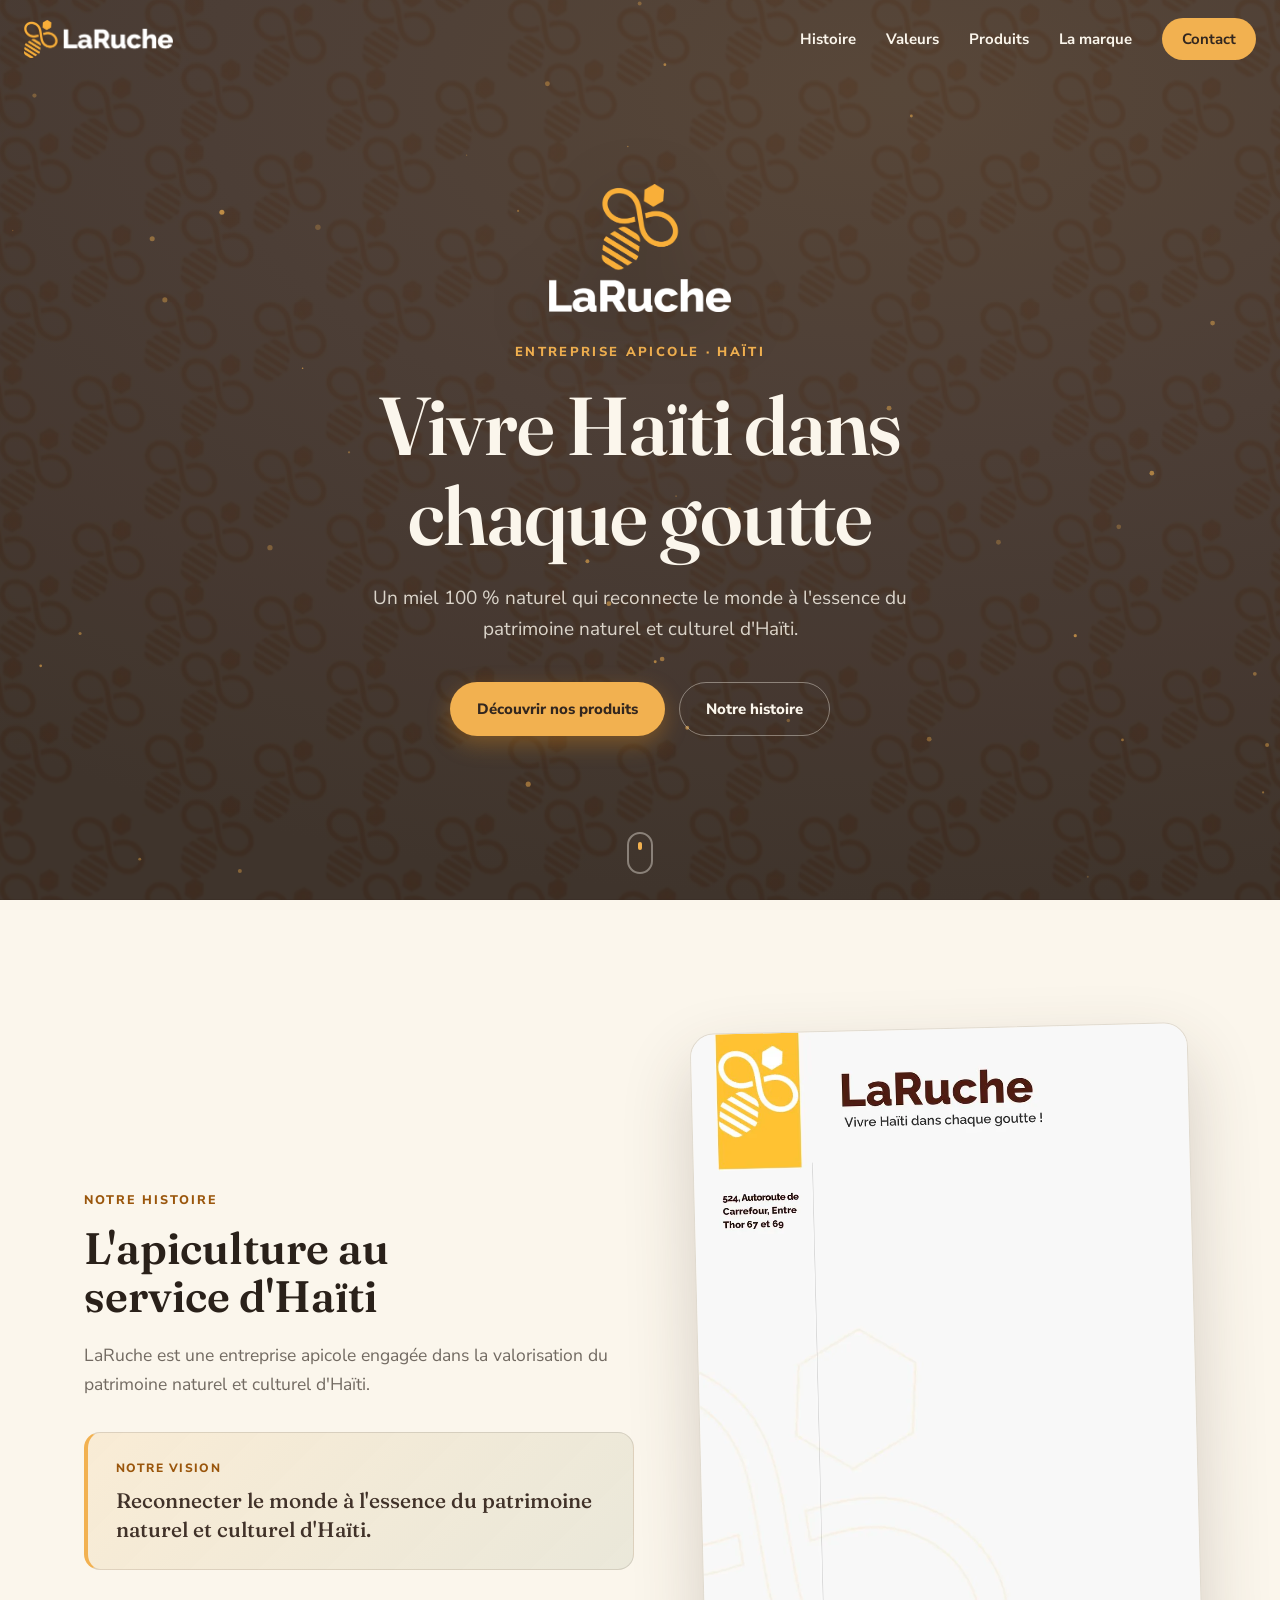
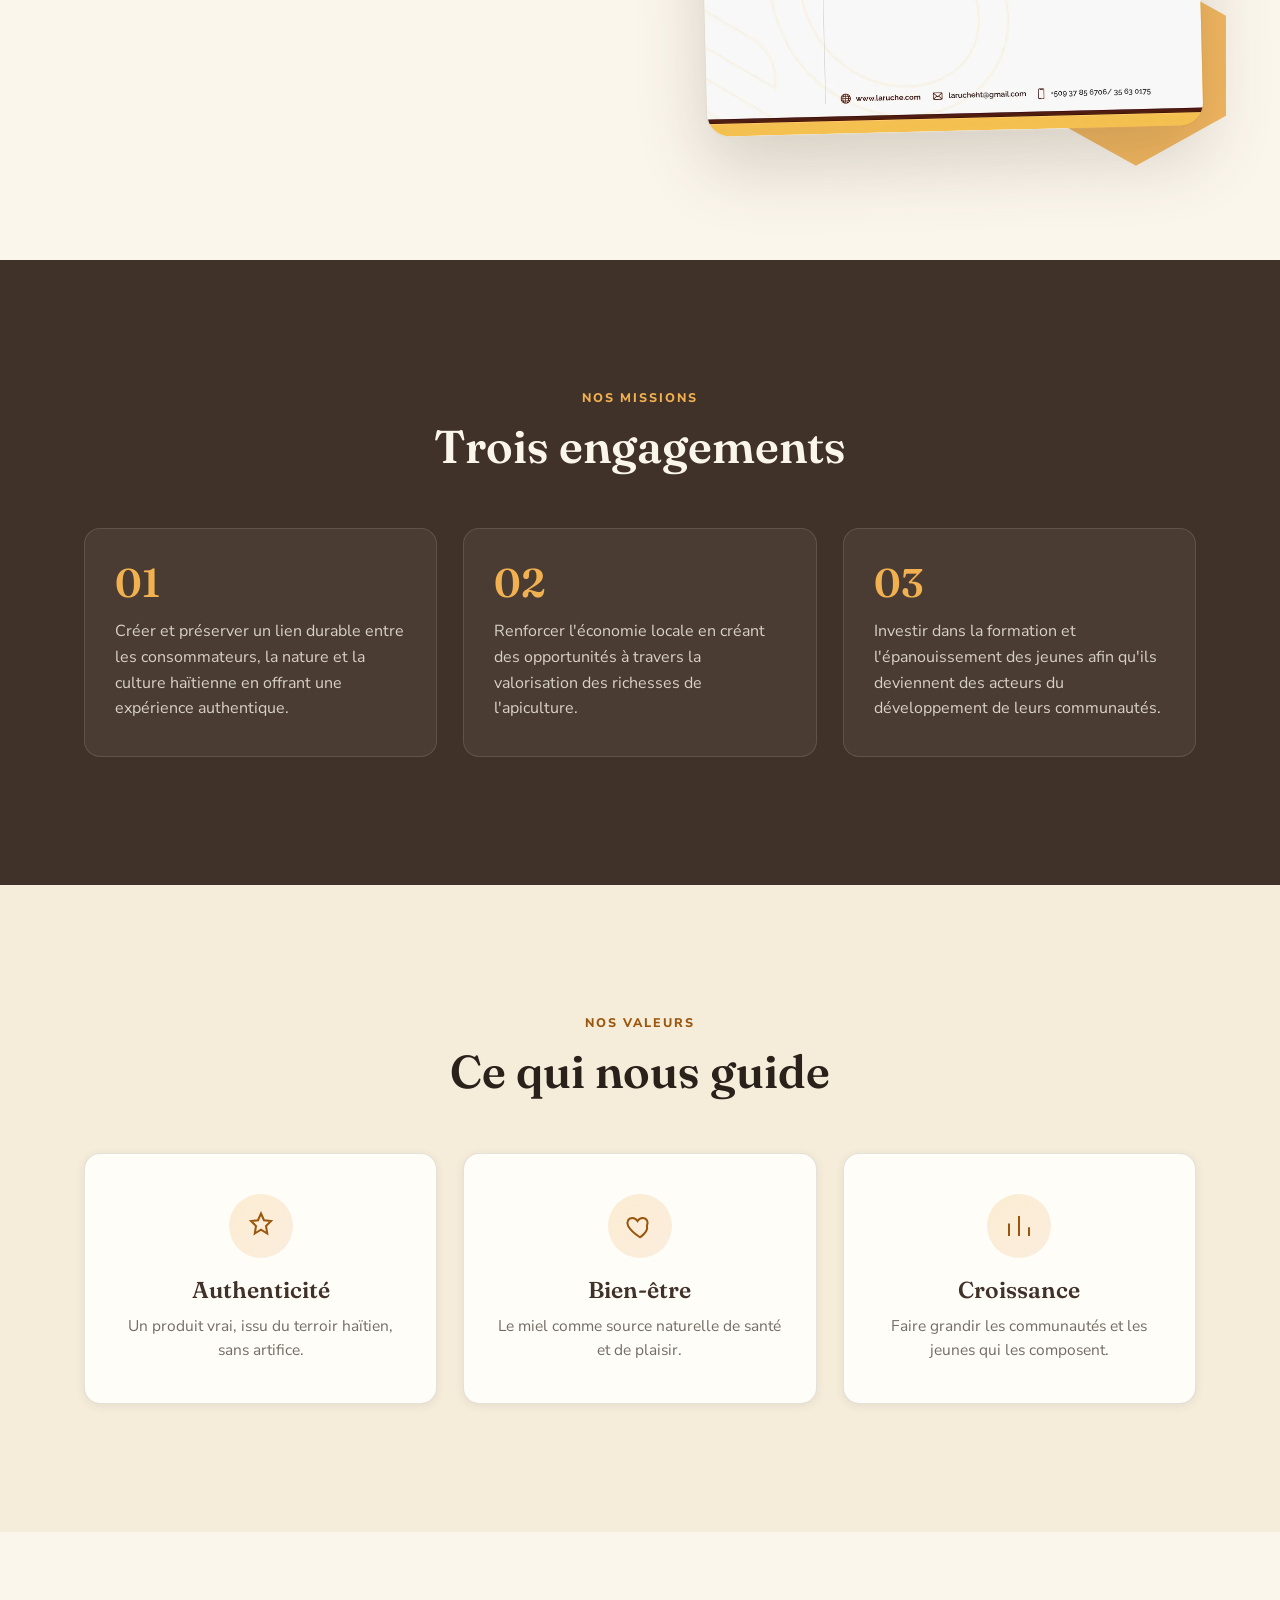
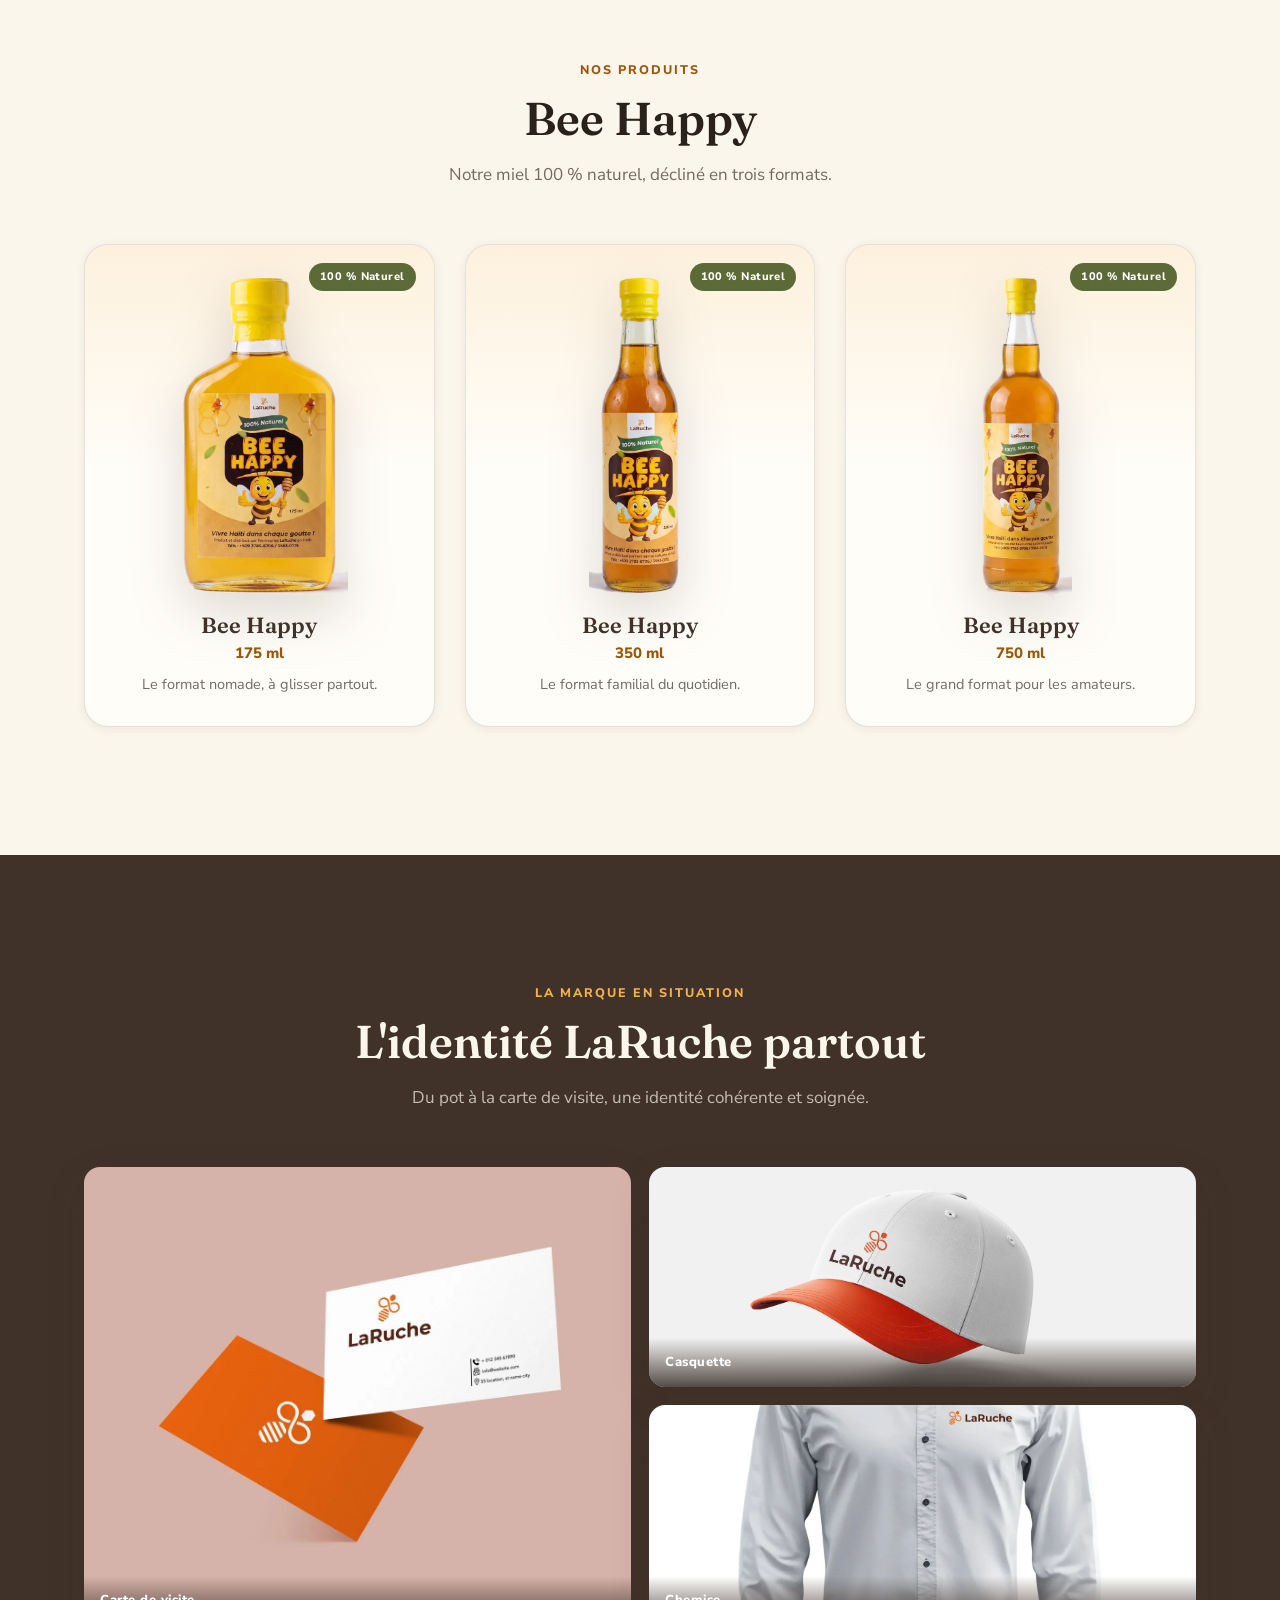
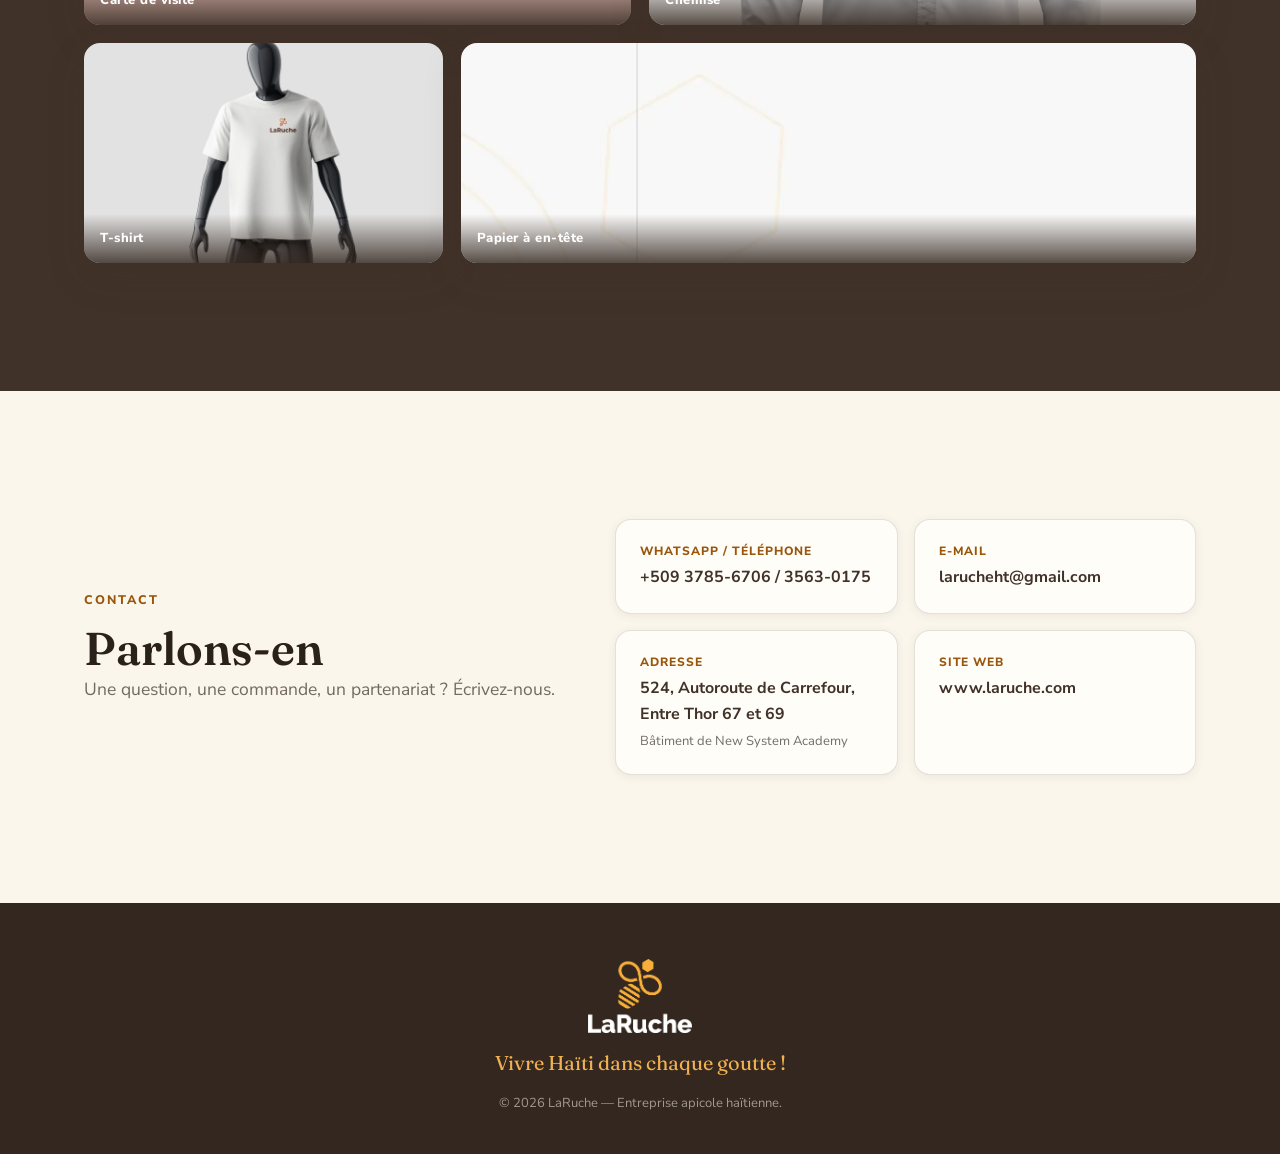
==== public/index.html @ ee1bda11 "Site vitrine LaRuche + admin + déploiement GitHub Pages Site apicole (miel Bee Happy) : 7 sections, " ====
<!DOCTYPE html>
<html lang="fr">
<head>
  <meta charset="utf-8" />
  <meta name="viewport" content="width=device-width, initial-scale=1" />
  <title>LaRuche — Vivre Haïti dans chaque goutte</title>
  <meta name="description" content="LaRuche, entreprise apicole haïtienne. Miel 100 % naturel Bee Happy. Vivre Haïti dans chaque goutte." />
  <link rel="icon" type="image/png" href="images/favicon.png" />
  <link rel="preconnect" href="https://fonts.googleapis.com" />
  <link rel="preconnect" href="https://fonts.gstatic.com" crossorigin />
  <link rel="stylesheet" href="https://fonts.googleapis.com/css2?family=Fraunces:opsz,wght@9..144,500;9..144,600;9..144,700&family=Nunito+Sans:wght@400;600;700;800&display=swap" />
  <link rel="stylesheet" href="styles.css" />
</head>
<body>

  <a class="skip-link" href="#top">Aller au contenu</a>

  <!-- ==================== HEADER ==================== -->
  <header class="site-header" id="header">
    <a class="brand" href="#top" aria-label="LaRuche — accueil">
      <img src="images/logo-white-h.webp" alt="LaRuche" class="brand__logo brand__logo--on-dark" />
      <img src="images/logo-color-h.webp" alt="LaRuche" class="brand__logo brand__logo--on-light" hidden />
    </a>
    <nav class="nav" id="primaryNav" aria-label="Navigation principale">
      <a href="#histoire">Histoire</a>
      <a href="#valeurs">Valeurs</a>
      <a href="#produits">Produits</a>
      <a href="#marque">La marque</a>
      <a href="#contact" class="nav__cta">Contact</a>
    </nav>
    <button class="nav-toggle" id="navToggle" aria-label="Ouvrir le menu" aria-controls="primaryNav" aria-expanded="false">
      <span></span><span></span><span></span>
    </button>
  </header>

  <!-- ==================== HERO ==================== -->
  <section class="hero" id="top">
    <div class="hero__bg" aria-hidden="true"></div>
    <canvas class="hero__particles" id="particles" aria-hidden="true"></canvas>
    <div class="hero__inner">
      <img class="hero__logo reveal" src="images/logo-white-v.webp" alt="LaRuche" data-edit-img="heroLogo" />
      <p class="hero__eyebrow reveal" data-edit="hero.eyebrow">Entreprise apicole · Haïti</p>
      <h1 class="hero__title reveal" data-edit="hero.title">Vivre Haïti dans chaque goutte</h1>
      <p class="hero__sub reveal" data-edit="hero.sub">Un miel 100 % naturel qui reconnecte le monde à l'essence du patrimoine naturel et culturel d'Haïti.</p>
      <div class="hero__actions reveal">
        <a class="btn btn--primary" href="#produits" data-edit="hero.cta">Découvrir nos produits</a>
        <a class="btn btn--ghost" href="#histoire" data-edit="hero.cta2">Notre histoire</a>
      </div>
    </div>
    <div class="hero__scroll" aria-hidden="true"><span></span></div>
  </section>

  <!-- ==================== HISTOIRE ==================== -->
  <section class="section section--histoire" id="histoire">
    <div class="wrap histoire">
      <div class="histoire__text">
        <p class="eyebrow reveal" data-edit="histoire.eyebrow">Notre histoire</p>
        <h2 class="reveal" data-edit="histoire.title">L'apiculture au service d'Haïti</h2>
        <p class="lede reveal" data-edit="histoire.intro">LaRuche est une entreprise apicole engagée dans la valorisation du patrimoine naturel et culturel d'Haïti.</p>
        <div class="vision-card reveal">
          <span class="vision-card__label" data-edit="histoire.visionLabel">Notre vision</span>
          <p class="vision-card__text" data-edit="histoire.vision">Reconnecter le monde à l'essence du patrimoine naturel et culturel d'Haïti.</p>
        </div>
      </div>
      <div class="histoire__media reveal">
        <div class="histoire__frame">
          <img src="images/mockup-letterhead.webp" alt="Identité LaRuche" data-edit-img="histoire" loading="lazy" />
        </div>
        <div class="histoire__hex" aria-hidden="true"></div>
      </div>
    </div>
  </section>

  <!-- ==================== MISSIONS ==================== -->
  <section class="section section--missions" id="missions">
    <div class="wrap">
      <div class="section-head">
        <p class="eyebrow reveal" data-edit="missions.eyebrow">Nos missions</p>
        <h2 class="reveal" data-edit="missions.title">Trois engagements</h2>
      </div>
      <div class="missions-grid">
        <article class="mission reveal">
          <span class="mission__num">01</span>
          <p data-edit="missions.m1">Créer et préserver un lien durable entre les consommateurs, la nature et la culture haïtienne en offrant une expérience authentique.</p>
        </article>
        <article class="mission reveal">
          <span class="mission__num">02</span>
          <p data-edit="missions.m2">Renforcer l'économie locale en créant des opportunités à travers la valorisation des richesses de l'apiculture.</p>
        </article>
        <article class="mission reveal">
          <span class="mission__num">03</span>
          <p data-edit="missions.m3">Investir dans la formation et l'épanouissement des jeunes afin qu'ils deviennent des acteurs du développement de leurs communautés.</p>
        </article>
      </div>
    </div>
  </section>

  <!-- ==================== VALEURS ==================== -->
  <section class="section section--valeurs" id="valeurs">
    <div class="wrap">
      <div class="section-head">
        <p class="eyebrow reveal" data-edit="valeurs.eyebrow">Nos valeurs</p>
        <h2 class="reveal" data-edit="valeurs.title">Ce qui nous guide</h2>
      </div>
      <div class="valeurs-grid">
        <article class="valeur reveal">
          <div class="valeur__icon" aria-hidden="true">
            <svg viewBox="0 0 24 24" fill="none" stroke="currentColor" stroke-width="1.6"><path d="M12 2l2.4 5.4L20 8l-4 4 1 6-5-3-5 3 1-6-4-4 5.6-.6z"/></svg>
          </div>
          <h3 data-edit="valeurs.v1Title">Authenticité</h3>
          <p data-edit="valeurs.v1Desc">Un produit vrai, issu du terroir haïtien, sans artifice.</p>
        </article>
        <article class="valeur reveal">
          <div class="valeur__icon" aria-hidden="true">
            <svg viewBox="0 0 24 24" fill="none" stroke="currentColor" stroke-width="1.6"><path d="M12 21s-7-4.5-9.5-9C1 9 2.5 5.5 6 5.5c2 0 3.2 1.2 4 2.5.8-1.3 2-2.5 4-2.5 3.5 0 5 3.5 3.5 6.5C19 16.5 12 21 12 21z"/></svg>
          </div>
          <h3 data-edit="valeurs.v2Title">Bien-être</h3>
          <p data-edit="valeurs.v2Desc">Le miel comme source naturelle de santé et de plaisir.</p>
        </article>
        <article class="valeur reveal">
          <div class="valeur__icon" aria-hidden="true">
            <svg viewBox="0 0 24 24" fill="none" stroke="currentColor" stroke-width="1.6"><path d="M4 20V10M12 20V4M20 20v-7"/></svg>
          </div>
          <h3 data-edit="valeurs.v3Title">Croissance</h3>
          <p data-edit="valeurs.v3Desc">Faire grandir les communautés et les jeunes qui les composent.</p>
        </article>
      </div>
    </div>
  </section>

  <!-- ==================== PRODUITS ==================== -->
  <section class="section section--produits" id="produits">
    <div class="wrap">
      <div class="section-head">
        <p class="eyebrow reveal" data-edit="produits.eyebrow">Nos produits</p>
        <h2 class="reveal" data-edit="produits.title">Bee Happy</h2>
        <p class="section-head__sub reveal" data-edit="produits.sub">Notre miel 100 % naturel, décliné en trois formats.</p>
      </div>
      <div class="produits-grid" id="produitsGrid">
        <!-- rempli par cms.js ; version par défaut ci-dessous -->
        <article class="produit reveal">
          <div class="produit__media"><img src="images/product-175.webp" alt="Bee Happy 175 ml" loading="lazy" /></div>
          <div class="produit__badge">100 % Naturel</div>
          <h3>Bee Happy</h3>
          <p class="produit__vol">175 ml</p>
          <p class="produit__desc">Le format nomade, à glisser partout.</p>
        </article>
        <article class="produit reveal">
          <div class="produit__media"><img src="images/product-350.webp" alt="Bee Happy 350 ml" loading="lazy" /></div>
          <div class="produit__badge">100 % Naturel</div>
          <h3>Bee Happy</h3>
          <p class="produit__vol">350 ml</p>
          <p class="produit__desc">Le format familial du quotidien.</p>
        </article>
        <article class="produit reveal">
          <div class="produit__media"><img src="images/product-750.webp" alt="Bee Happy 750 ml" loading="lazy" /></div>
          <div class="produit__badge">100 % Naturel</div>
          <h3>Bee Happy</h3>
          <p class="produit__vol">750 ml</p>
          <p class="produit__desc">Le grand format pour les amateurs.</p>
        </article>
      </div>
    </div>
  </section>

  <!-- ==================== MARQUE EN SITUATION ==================== -->
  <section class="section section--marque" id="marque">
    <div class="wrap">
      <div class="section-head">
        <p class="eyebrow reveal" data-edit="marque.eyebrow">La marque en situation</p>
        <h2 class="reveal" data-edit="marque.title">L'identité LaRuche partout</h2>
        <p class="section-head__sub reveal" data-edit="marque.sub">Du pot à la carte de visite, une identité cohérente et soignée.</p>
      </div>
      <div class="marque-grid" id="marqueGrid">
        <figure class="mock reveal"><img src="images/mockup-card.webp" alt="Carte de visite" loading="lazy" /><figcaption>Carte de visite</figcaption></figure>
        <figure class="mock reveal"><img src="images/mockup-cap.webp" alt="Casquette" loading="lazy" /><figcaption>Casquette</figcaption></figure>
        <figure class="mock reveal"><img src="images/mockup-shirt.webp" alt="Chemise" loading="lazy" /><figcaption>Chemise</figcaption></figure>
        <figure class="mock reveal"><img src="images/mockup-tshirt.webp" alt="T-shirt" loading="lazy" /><figcaption>T-shirt</figcaption></figure>
        <figure class="mock reveal"><img src="images/mockup-letterhead.webp" alt="Papier à en-tête" loading="lazy" /><figcaption>Papier à en-tête</figcaption></figure>
      </div>
    </div>
  </section>

  <!-- ==================== CONTACT ==================== -->
  <section class="section section--contact" id="contact">
    <div class="wrap contact">
      <div class="contact__intro">
        <p class="eyebrow reveal" data-edit="contact.eyebrow">Contact</p>
        <h2 class="reveal" data-edit="contact.title">Parlons-en</h2>
        <p class="lede reveal" data-edit="contact.sub">Une question, une commande, un partenariat ? Écrivez-nous.</p>
      </div>
      <div class="contact__cards">
        <a class="ccard reveal" id="waLink" href="https://wa.me/50937856706" target="_blank" rel="noopener">
          <span class="ccard__k">WhatsApp / Téléphone</span>
          <span class="ccard__v" data-edit="contact.phone">+509 3785-6706 / 3563-0175</span>
        </a>
        <a class="ccard reveal" id="mailLink" href="mailto:larucheht@gmail.com" target="_blank" rel="noopener">
          <span class="ccard__k">E-mail</span>
          <span class="ccard__v" data-edit="contact.email">larucheht@gmail.com</span>
        </a>
        <div class="ccard reveal">
          <span class="ccard__k">Adresse</span>
          <span class="ccard__v" data-edit="contact.address">524, Autoroute de Carrefour, Entre Thor 67 et 69</span>
          <span class="ccard__note" data-edit="contact.addressNote">Bâtiment de New System Academy</span>
        </div>
        <div class="ccard reveal">
          <span class="ccard__k">Site web</span>
          <span class="ccard__v" data-edit="contact.site">www.laruche.com</span>
        </div>
      </div>
    </div>
  </section>

  <!-- ==================== FOOTER ==================== -->
  <footer class="site-footer">
    <div class="wrap site-footer__inner">
      <img src="images/logo-white-v.webp" alt="LaRuche" class="site-footer__logo" />
      <p class="site-footer__tag" data-edit="footer.tagline">Vivre Haïti dans chaque goutte !</p>
      <p class="site-footer__rights" data-edit="footer.rights">© 2026 LaRuche — Entreprise apicole haïtienne.</p>
    </div>
  </footer>

  <script src="content-defaults.js"></script>
  <script src="cms.js"></script>
  <script src="script.js"></script>
</body>
</html>
---- public/styles.css ----
/* ====================================================================
   LaRuche — feuille de style
   Palette officielle (fichier source) : ambre #F2B150 · ébène #413229 · olive #5B6A36
   Polices chargées via <link> dans le <head> du HTML (preconnect + display=swap).
   ==================================================================== */

:root {
  --amber: #F2B150;
  --amber-deep: #E28E1E;
  --honey: #D97A16;
  --honey-text: #9A560C; /* miel foncé — contraste AA (5.25:1) pour texte sur fond clair */
  --ebony: #413229;
  --ebony-deep: #33271F;
  --olive: #5B6A36;
  --olive-deep: #4A5A2C;
  --wax: #FBF6EC;
  --wax-2: #F5ECDA;
  --cream: #FFFDF8;
  --ink: #2A211A;
  --muted: rgba(42, 33, 26, 0.66);
  --line: rgba(65, 50, 41, 0.14);
  --line-strong: rgba(65, 50, 41, 0.22);
  --shadow-sm: 0 2px 10px rgba(65, 50, 41, 0.08);
  --shadow-md: 0 14px 40px rgba(65, 50, 41, 0.14);
  --shadow-lg: 0 30px 70px rgba(65, 50, 41, 0.20);

  --display: 'Fraunces', Georgia, 'Times New Roman', serif;
  --body: 'Nunito Sans', -apple-system, 'Segoe UI', system-ui, sans-serif;

  --wrap: 1160px;
  --radius: 16px;
  --radius-lg: 24px;
}

* { box-sizing: border-box; }
[hidden] { display: none !important; }

html { scroll-behavior: smooth; }

body {
  margin: 0;
  font-family: var(--body);
  color: var(--ink);
  background: var(--wax);
  -webkit-font-smoothing: antialiased;
  overflow-x: hidden;
  line-height: 1.6;
}

img { max-width: 100%; display: block; }

h1, h2, h3 { margin: 0; font-family: var(--display); font-weight: 600; line-height: 1.1; text-wrap: balance; }
p { margin: 0; }
a { color: inherit; text-decoration: none; }

/* ---- accessibilité clavier ---- */
.skip-link {
  position: absolute; left: 12px; top: -60px; z-index: 100;
  background: var(--ebony); color: var(--wax);
  padding: 10px 16px; border-radius: 8px; font-weight: 700; font-size: 14px;
  transition: top .2s ease;
}
.skip-link:focus { top: 12px; }
:focus-visible { outline: 2px solid var(--amber); outline-offset: 3px; border-radius: 3px; }
.btn:focus-visible { transform: translateY(-2px); }
.nav a:not(.nav__cta):focus-visible::after { width: 100%; }
a.ccard:focus-visible { transform: translateY(-4px); box-shadow: var(--shadow-md); border-color: var(--amber); }

.wrap { width: 100%; max-width: var(--wrap); margin: 0 auto; padding: 0 24px; }

/* ---- eyebrow / section heads ---- */
.eyebrow {
  font-size: 12.5px;
  font-weight: 800;
  letter-spacing: 0.16em;
  text-transform: uppercase;
  color: var(--honey-text);
  margin-bottom: 14px;
}
.section-head { max-width: 640px; margin: 0 auto 56px; text-align: center; }
.section-head .eyebrow { color: var(--honey-text); }
.section-head h2 { font-size: clamp(28px, 4.4vw, 46px); }
.section-head__sub { margin-top: 16px; font-size: 17px; color: var(--muted); }

.section { padding: clamp(72px, 10vw, 128px) 0; position: relative; }

/* sections foncées (écho du noir du PDF modèle) */
.section--missions, .section--marque {
  background: var(--ebony);
  color: var(--wax);
}
/* nuance chaude sur Valeurs pour rythmer deux sections claires consécutives */
.section--valeurs { background: var(--wax-2); }
.section--missions .eyebrow, .section--marque .eyebrow { color: var(--amber); }
.section--missions .section-head__sub, .section--marque .section-head__sub { color: rgba(251, 246, 236, 0.7); }

/* ==================== BUTTONS ==================== */
.btn {
  display: inline-flex; align-items: center; gap: 8px;
  padding: 14px 26px; border-radius: 100px;
  font-family: var(--body); font-weight: 800; font-size: 15px;
  cursor: pointer; border: 1.5px solid transparent;
  transition: transform .25s ease, box-shadow .25s ease, background .25s ease, color .25s ease;
}
.btn--primary { background: var(--amber); color: var(--ebony-deep); box-shadow: 0 8px 22px rgba(226, 142, 30, 0.35); }
.btn--primary:hover { background: var(--amber-deep); transform: translateY(-2px); box-shadow: 0 12px 30px rgba(226, 142, 30, 0.45); }
.btn--ghost { border-color: rgba(251, 246, 236, 0.4); color: var(--wax); }
.btn--ghost:hover { border-color: var(--amber); color: var(--amber); transform: translateY(-2px); }

/* ==================== HEADER ==================== */
.site-header {
  position: fixed; inset: 0 0 auto 0; z-index: 50;
  display: flex; align-items: center; justify-content: space-between;
  padding: 18px 24px;
  transition: padding .3s ease, background .3s ease, box-shadow .3s ease;
}
.site-header.scrolled {
  background: rgba(251, 246, 236, 0.92);
  backdrop-filter: blur(10px);
  box-shadow: 0 1px 0 var(--line), var(--shadow-sm);
  padding: 10px 24px;
}
.brand__logo { height: 38px; width: auto; transition: height .3s ease; }
.site-header.scrolled .brand__logo { height: 32px; }

.nav { display: flex; align-items: center; gap: 30px; }
.nav a { font-weight: 700; font-size: 15px; color: var(--wax); transition: color .2s ease; position: relative; }
.site-header.scrolled .nav a { color: var(--ink); }
.nav a:not(.nav__cta)::after {
  content: ''; position: absolute; left: 0; bottom: -6px; height: 2px; width: 0;
  background: var(--amber); transition: width .25s ease;
}
.nav a:not(.nav__cta):hover::after { width: 100%; }
.nav__cta {
  background: var(--amber); color: var(--ebony-deep) !important;
  padding: 9px 20px; border-radius: 100px;
}
.nav__cta:hover { background: var(--amber-deep); }

.nav-toggle { display: none; flex-direction: column; gap: 5px; background: none; border: 0; cursor: pointer; padding: 8px; }
.nav-toggle span { width: 24px; height: 2px; background: var(--wax); transition: .3s; }
.site-header.scrolled .nav-toggle span { background: var(--ink); }

/* ==================== HERO ==================== */
.hero {
  position: relative; min-height: 100svh;
  display: flex; align-items: center; justify-content: center;
  text-align: center; color: var(--wax);
  background: radial-gradient(120% 90% at 70% 10%, #4d3b2d 0%, var(--ebony) 45%, var(--ebony-deep) 100%);
  overflow: hidden;
}
.hero__bg {
  position: absolute; inset: -10% -10% 0 -10%;
  background: url('images/pattern.webp') center/cover;
  opacity: 0.06; mix-blend-mode: screen;
  will-change: transform;
}
.hero__particles { position: absolute; inset: 0; width: 100%; height: 100%; pointer-events: none; }
.hero__inner { position: relative; z-index: 2; padding: 100px 24px 80px; max-width: 820px; }
.hero__logo { height: 128px; width: auto; margin: 0 auto 30px; filter: drop-shadow(0 10px 30px rgba(0,0,0,0.3)); }
.hero__eyebrow { color: var(--amber); font-weight: 800; letter-spacing: 0.18em; text-transform: uppercase; font-size: 13px; margin-bottom: 18px; }
.hero__title { font-size: clamp(38px, 7vw, 82px); font-weight: 600; letter-spacing: -0.015em; }
.hero__sub { margin: 22px auto 0; max-width: 56ch; font-size: clamp(16px, 2vw, 19px); color: rgba(251, 246, 236, 0.82); }
.hero__actions { display: flex; gap: 14px; justify-content: center; margin-top: 38px; flex-wrap: wrap; }
.hero__scroll {
  position: absolute; bottom: 26px; left: 50%; transform: translateX(-50%); z-index: 2;
  width: 26px; height: 42px; border: 2px solid rgba(251,246,236,0.4); border-radius: 20px;
}
.hero__scroll span {
  position: absolute; top: 8px; left: 50%; transform: translateX(-50%);
  width: 4px; height: 8px; background: var(--amber); border-radius: 2px;
  animation: scrolldot 1.6s ease-in-out infinite;
}
@keyframes scrolldot { 0%,100% { opacity: 0; transform: translate(-50%, 0); } 50% { opacity: 1; transform: translate(-50%, 12px); } }

/* ==================== HISTOIRE ==================== */
.histoire { display: grid; grid-template-columns: 1.05fr 0.95fr; gap: 64px; align-items: center; }
.histoire__text h2 { font-size: clamp(28px, 4vw, 44px); margin-bottom: 20px; }
.lede { font-size: 17.5px; color: var(--muted); line-height: 1.7; }
.vision-card {
  margin-top: 32px; padding: 26px 28px; border-radius: var(--radius);
  background: linear-gradient(135deg, rgba(242,177,80,0.14), rgba(91,106,54,0.10));
  border: 1px solid var(--line); border-left: 4px solid var(--amber);
}
.vision-card__label { display: block; font-size: 12px; font-weight: 800; letter-spacing: 0.12em; text-transform: uppercase; color: var(--honey-text); margin-bottom: 8px; }
.vision-card__text { font-family: var(--display); font-size: 21px; font-weight: 500; line-height: 1.35; color: var(--ebony); }

.histoire__media { position: relative; }
.histoire__frame {
  position: relative; z-index: 2; border-radius: var(--radius-lg); overflow: hidden;
  box-shadow: var(--shadow-lg); border: 1px solid var(--line);
  transform: rotate(-1.4deg); transition: transform .5s ease;
}
.histoire__frame:hover { transform: rotate(0deg); }
.histoire__frame img { width: 100%; height: auto; }
.histoire__hex {
  position: absolute; z-index: 1; width: 180px; height: 200px; right: -30px; bottom: -34px;
  background: var(--amber); opacity: 0.9;
  clip-path: polygon(50% 0, 100% 25%, 100% 75%, 50% 100%, 0 75%, 0 25%);
}

/* ==================== MISSIONS ==================== */
.missions-grid { display: grid; grid-template-columns: repeat(3, 1fr); gap: 26px; }
.mission {
  padding: 34px 30px; border-radius: var(--radius);
  background: rgba(251, 246, 236, 0.05); border: 1px solid rgba(251, 246, 236, 0.12);
  transition: transform .3s ease, border-color .3s ease, background .3s ease;
}
.mission:hover { transform: translateY(-6px); border-color: var(--amber); background: rgba(251, 246, 236, 0.08); }
.mission__num {
  font-family: var(--display); font-size: 40px; font-weight: 600; color: var(--amber);
  display: block; margin-bottom: 16px; line-height: 1;
}
.mission p { color: rgba(251, 246, 236, 0.8); font-size: 16px; }

/* ==================== VALEURS ==================== */
.valeurs-grid { display: grid; grid-template-columns: repeat(3, 1fr); gap: 26px; }
.valeur {
  text-align: center; padding: 40px 30px; border-radius: var(--radius);
  background: var(--cream); border: 1px solid var(--line); box-shadow: var(--shadow-sm);
  transition: transform .3s ease, box-shadow .3s ease;
}
.valeur:hover { transform: translateY(-6px); box-shadow: var(--shadow-md); }
.valeur__icon {
  width: 64px; height: 64px; margin: 0 auto 20px; border-radius: 50%;
  display: grid; place-items: center; color: var(--honey-text);
  background: linear-gradient(135deg, rgba(242,177,80,0.22), rgba(217,122,22,0.12));
}
.valeur__icon svg { width: 30px; height: 30px; }
.valeur h3 { font-size: 23px; margin-bottom: 10px; color: var(--ebony); }
.valeur p { color: var(--muted); font-size: 15.5px; }

/* ==================== PRODUITS ==================== */
.produits-grid { display: grid; grid-template-columns: repeat(3, 1fr); gap: 30px; }
.produit {
  position: relative; padding: 20px 20px 30px; border-radius: var(--radius-lg);
  background: var(--cream); border: 1px solid var(--line); box-shadow: var(--shadow-sm);
  text-align: center; transition: transform .35s ease, box-shadow .35s ease;
  overflow: hidden;
}
.produit::before {
  content: ''; position: absolute; inset: 0 0 auto 0; height: 46%;
  background: linear-gradient(180deg, rgba(242,177,80,0.16), rgba(242,177,80,0));
  z-index: 0;
}
.produit:hover { transform: translateY(-8px); box-shadow: var(--shadow-lg); }
.produit__media { position: relative; z-index: 1; height: 340px; display: grid; place-items: center; }
.produit__media img { max-height: 340px; width: auto; transition: transform .4s ease; filter: drop-shadow(0 18px 26px rgba(65,50,41,0.18)); }
.produit:hover .produit__media img { transform: scale(1.05) translateY(-4px); }
.produit__badge {
  position: absolute; top: 18px; right: 18px; z-index: 2;
  background: var(--olive); color: #fff; font-size: 11px; font-weight: 800;
  letter-spacing: 0.04em; padding: 5px 11px; border-radius: 100px;
}
.produit h3 { position: relative; z-index: 1; font-size: 22px; color: var(--ebony); margin-top: 8px; }
.produit__vol { position: relative; z-index: 1; font-weight: 800; color: var(--honey-text); font-size: 15px; margin-top: 4px; }
.produit__desc { position: relative; z-index: 1; color: var(--muted); font-size: 14.5px; margin-top: 8px; }

/* ==================== MARQUE ==================== */
.marque-grid { display: grid; grid-template-columns: repeat(6, 1fr); grid-auto-rows: 220px; gap: 18px; }
.mock {
  margin: 0; position: relative; overflow: hidden; border-radius: var(--radius);
  box-shadow: var(--shadow-md);
  grid-column: span 2; /* base robuste si le nombre de mockups ≠ 5 (évite le sliver) */
}
.mock img { width: 100%; height: 100%; object-fit: cover; transition: transform .5s ease; }
.mock:hover img { transform: scale(1.06); }
.mock figcaption {
  position: absolute; left: 0; right: 0; bottom: 0; padding: 14px 16px;
  font-size: 13px; font-weight: 800; letter-spacing: 0.04em; color: #fff;
  background: linear-gradient(0deg, rgba(51,39,31,0.82), transparent);
}
/* mise en page façon galerie du PDF */
.mock:nth-child(1) { grid-column: span 3; grid-row: span 2; }
.mock:nth-child(2) { grid-column: span 3; }
.mock:nth-child(3) { grid-column: span 3; }
.mock:nth-child(4) { grid-column: span 2; }
.mock:nth-child(5) { grid-column: span 4; }

/* ==================== CONTACT ==================== */
.contact { display: grid; grid-template-columns: 0.9fr 1.1fr; gap: 56px; align-items: center; }
.contact__intro h2 { font-size: clamp(28px, 4vw, 46px); }
.contact__cards { display: grid; grid-template-columns: 1fr 1fr; gap: 16px; }
.ccard {
  display: flex; flex-direction: column; gap: 4px;
  padding: 22px 24px; border-radius: var(--radius);
  background: var(--cream); border: 1px solid var(--line); box-shadow: var(--shadow-sm);
  transition: transform .25s ease, box-shadow .25s ease, border-color .25s ease;
}
a.ccard:hover { transform: translateY(-4px); box-shadow: var(--shadow-md); border-color: var(--amber); }
.ccard__k { font-size: 12px; font-weight: 800; letter-spacing: 0.08em; text-transform: uppercase; color: var(--honey-text); }
.ccard__v { font-size: 16px; font-weight: 700; color: var(--ebony); }
.ccard__note { font-size: 13px; color: var(--muted); }

/* ==================== FOOTER ==================== */
.site-footer { background: var(--ebony-deep); color: var(--wax); padding: 56px 0 40px; text-align: center; }
.site-footer__inner { display: flex; flex-direction: column; align-items: center; gap: 14px; }
.site-footer__logo { height: 74px; width: auto; }
.site-footer__tag { font-family: var(--display); font-size: 20px; color: var(--amber); }
.site-footer__rights { font-size: 13px; color: rgba(251, 246, 236, 0.55); }

/* ==================== REVEAL ANIMATION ==================== */
.reveal { opacity: 0; transform: translateY(28px); transition: opacity .7s ease, transform .7s ease; }
.reveal.is-in { opacity: 1; transform: none; }
.reveal:nth-child(2) { transition-delay: .06s; }
.reveal:nth-child(3) { transition-delay: .12s; }
.reveal:nth-child(4) { transition-delay: .18s; }

/* ==================== RESPONSIVE ==================== */
@media (max-width: 900px) {
  .nav { display: none; }
  .nav.open {
    display: flex; flex-direction: column; align-items: flex-start; gap: 18px;
    position: absolute; top: 100%; left: 0; right: 0; padding: 24px;
    background: rgba(251, 246, 236, 0.98); backdrop-filter: blur(10px); box-shadow: var(--shadow-md);
  }
  .nav.open a { color: var(--ink); }
  .nav-toggle { display: flex; }
  .histoire { grid-template-columns: 1fr; gap: 40px; }
  .contact { grid-template-columns: 1fr; gap: 36px; }
  .missions-grid, .valeurs-grid, .produits-grid { grid-template-columns: 1fr; }
  .marque-grid { grid-template-columns: repeat(2, 1fr); grid-auto-rows: 180px; }
  .mock:nth-child(1) { grid-column: span 2; grid-row: span 2; }
  .mock:nth-child(2), .mock:nth-child(3), .mock:nth-child(4), .mock:nth-child(5) { grid-column: span 1; }
  .contact__cards { grid-template-columns: 1fr; }
}
@media (max-width: 560px) {
  .produit__media { height: 300px; }
  .produit__media img { max-height: 300px; }
  .marque-grid { grid-template-columns: 1fr; }
  .mock:nth-child(1) { grid-column: span 1; grid-row: span 1; }
}

@media (prefers-reduced-motion: reduce) {
  * { animation: none !important; transition: none !important; }
  .reveal { opacity: 1; transform: none; }
  html { scroll-behavior: auto; }
}
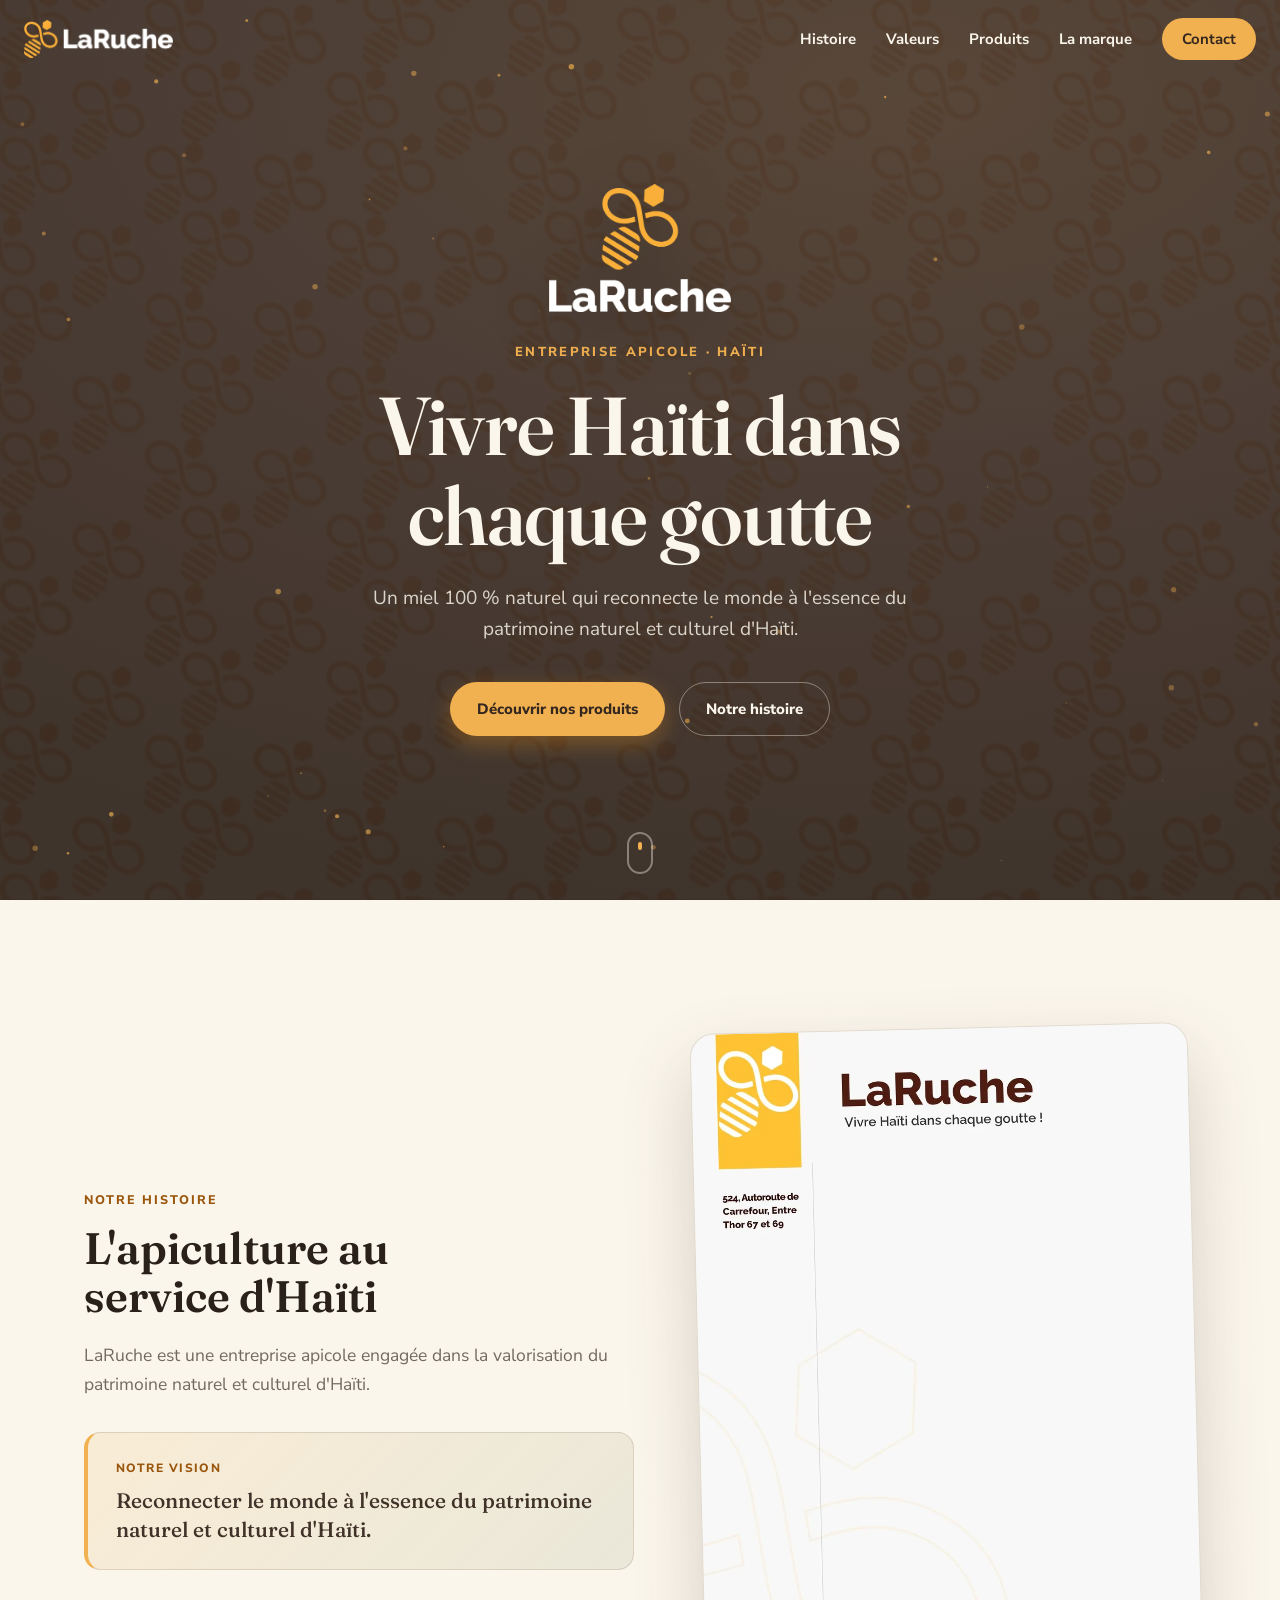
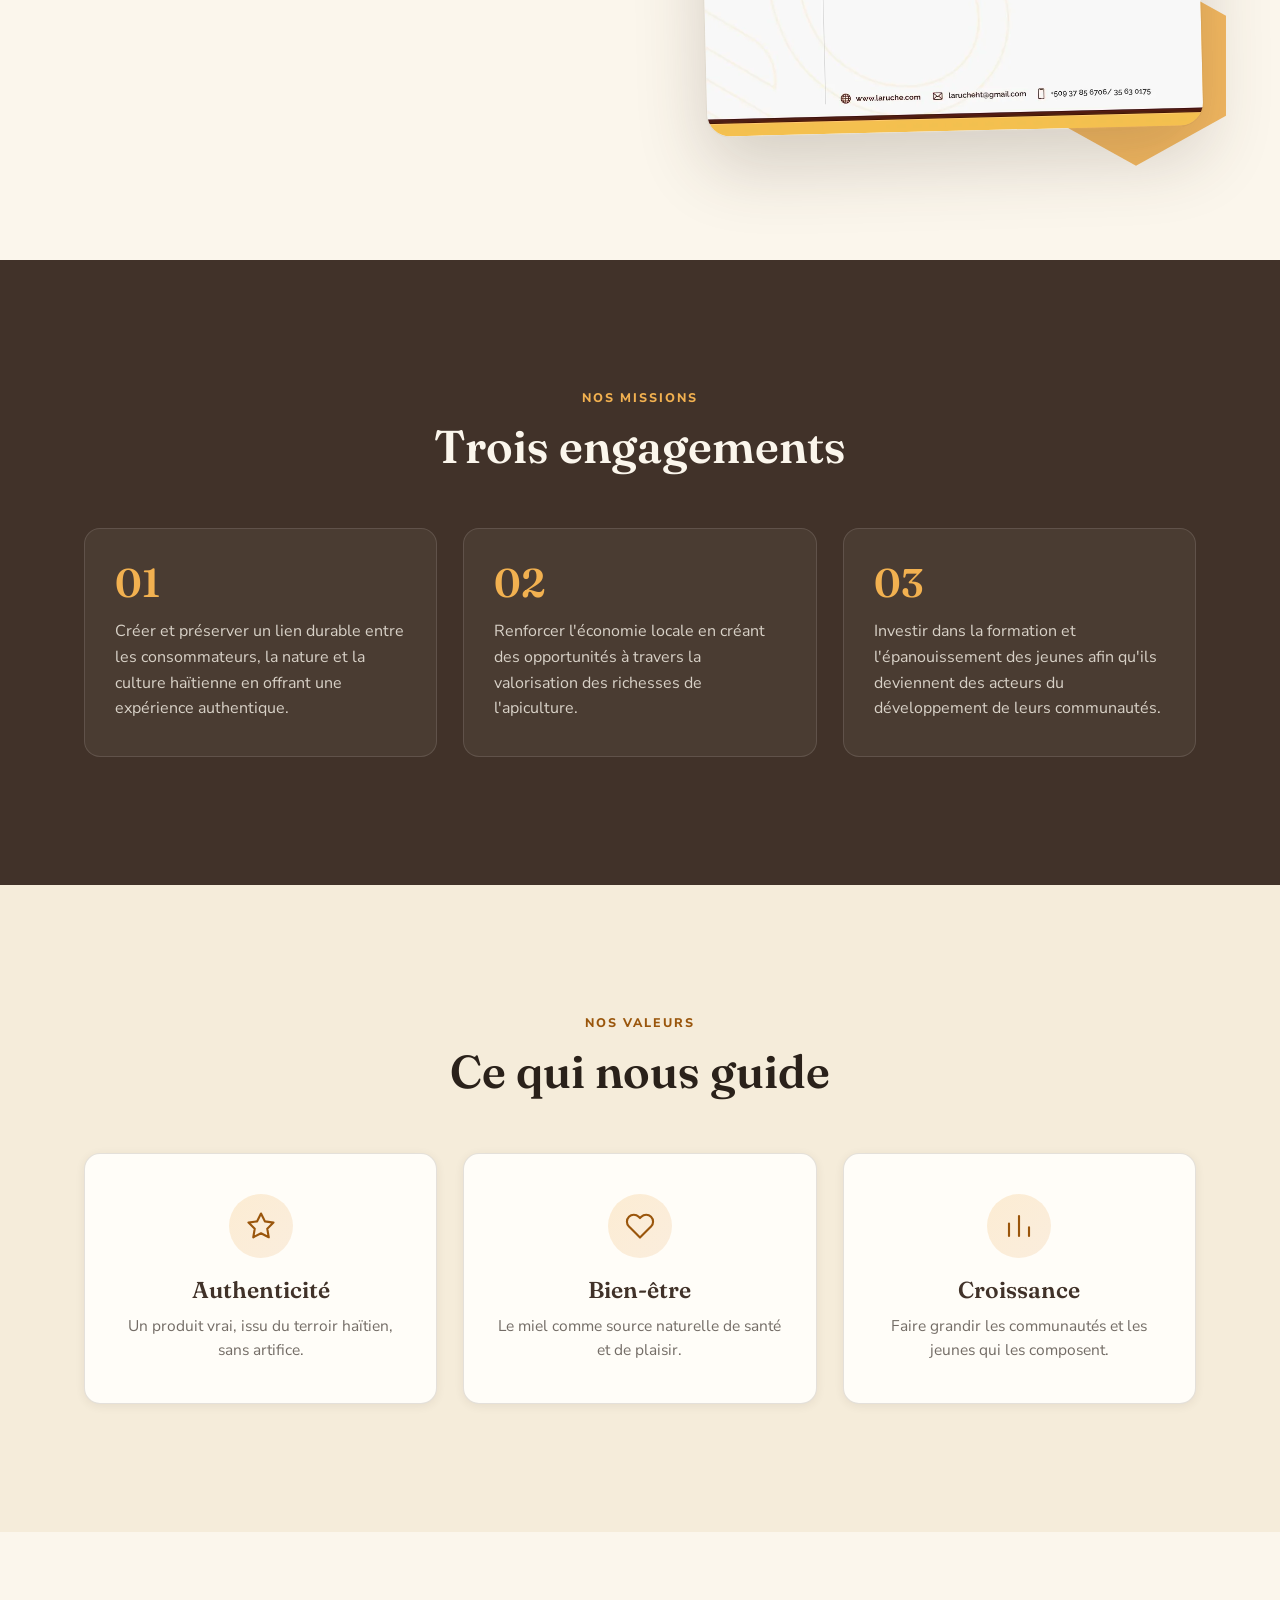
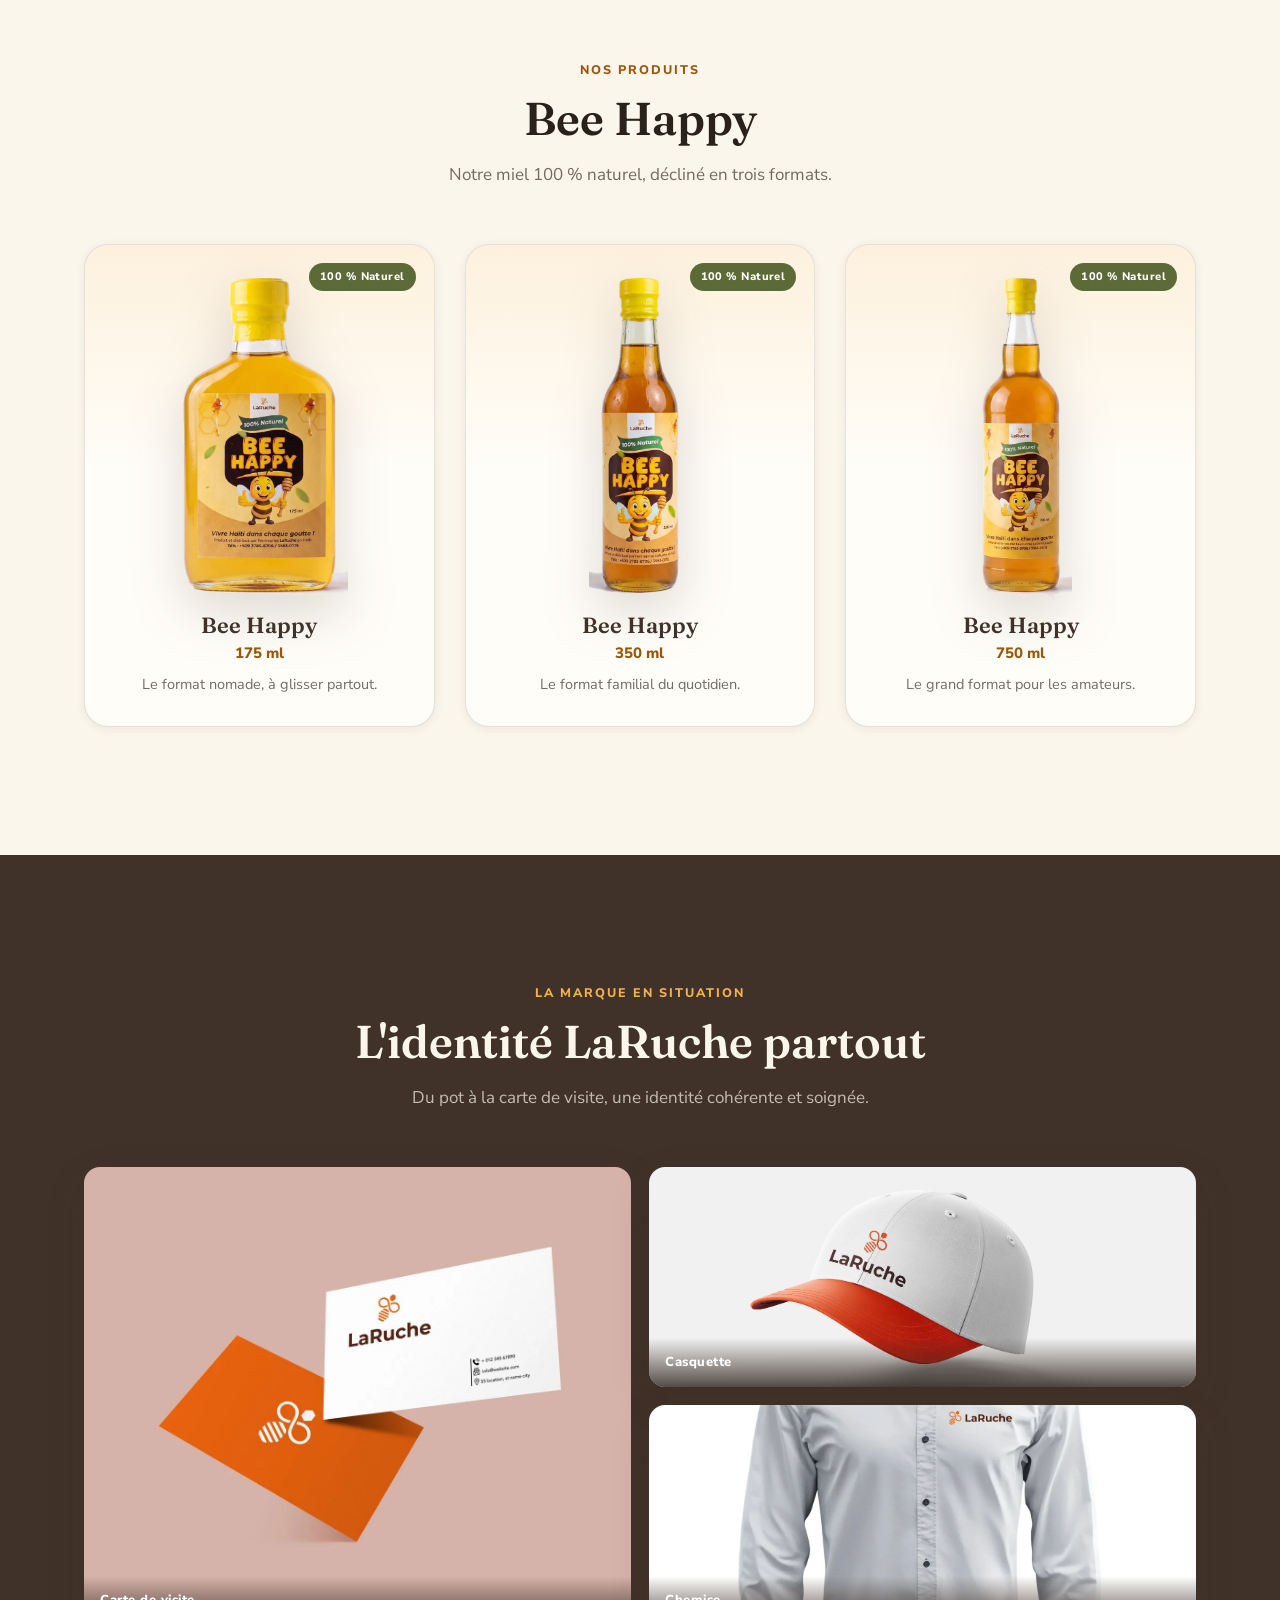
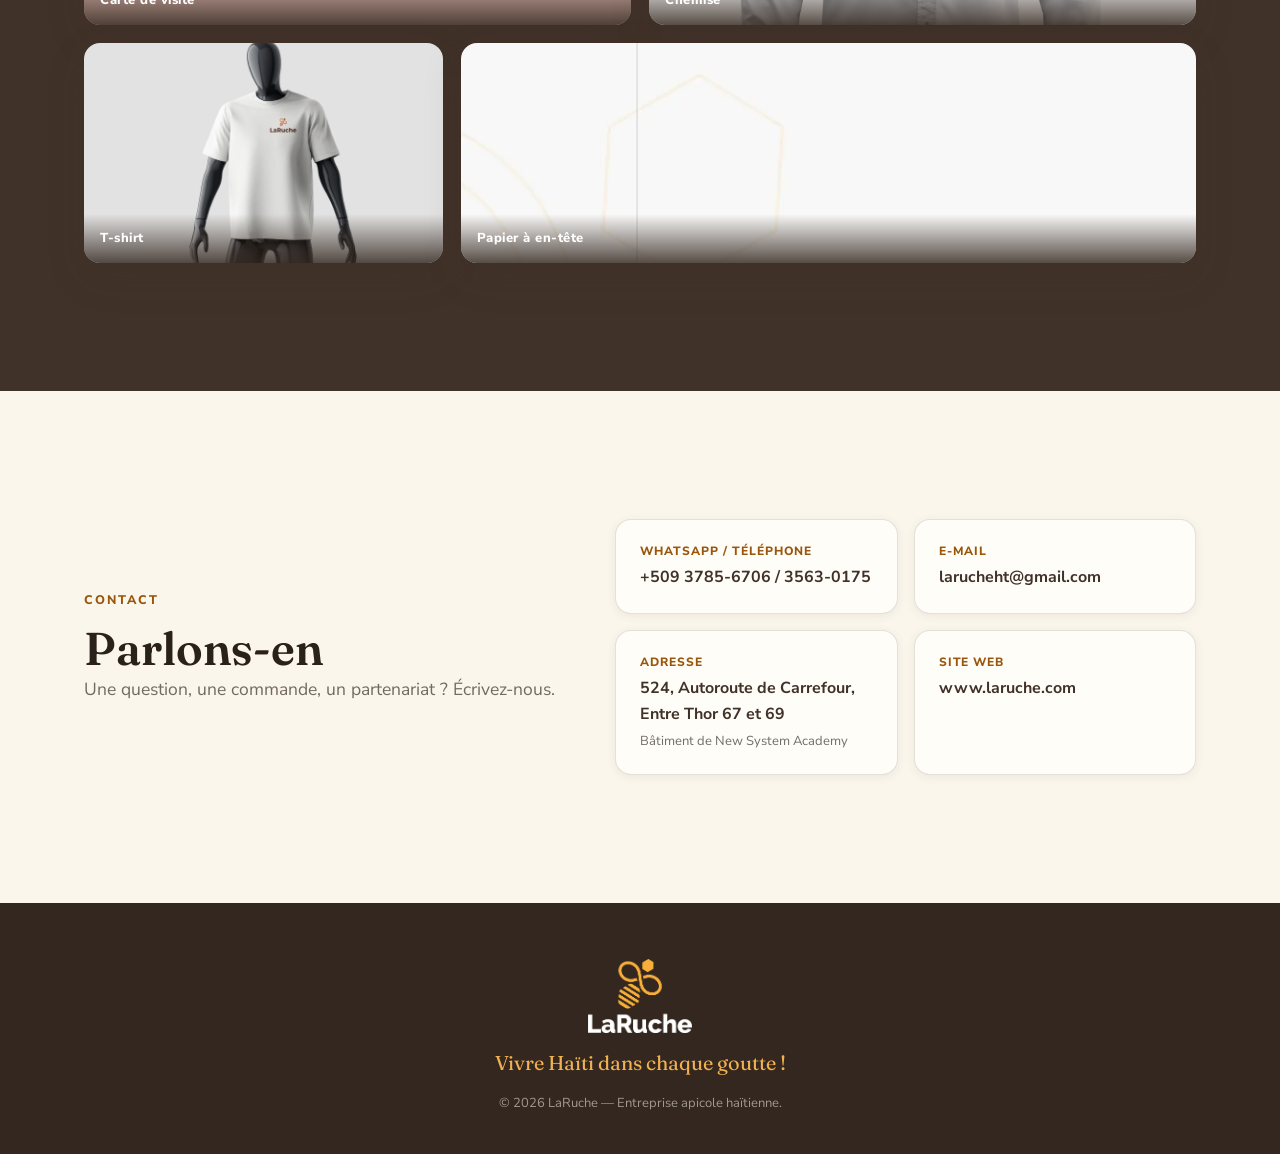
==== commit 57a06b65: "Corrige les icônes Valeurs (cœur + étoile) : tracés symétriques propres Co-Authored-By: Claude Opus " ====
--- a/public/index.html
+++ b/public/index.html
@@ -105,21 +105,21 @@
       <div class="valeurs-grid">
         <article class="valeur reveal">
           <div class="valeur__icon" aria-hidden="true">
-            <svg viewBox="0 0 24 24" fill="none" stroke="currentColor" stroke-width="1.6"><path d="M12 2l2.4 5.4L20 8l-4 4 1 6-5-3-5 3 1-6-4-4 5.6-.6z"/></svg>
+            <svg viewBox="0 0 24 24" fill="none" stroke="currentColor" stroke-width="1.7" stroke-linecap="round" stroke-linejoin="round"><path d="M12 2l3.09 6.26L22 9.27l-5 4.87 1.18 6.88L12 17.77l-6.18 3.25L7 14.14 2 9.27l6.91-1.01L12 2z"/></svg>
           </div>
           <h3 data-edit="valeurs.v1Title">Authenticité</h3>
           <p data-edit="valeurs.v1Desc">Un produit vrai, issu du terroir haïtien, sans artifice.</p>
         </article>
         <article class="valeur reveal">
           <div class="valeur__icon" aria-hidden="true">
-            <svg viewBox="0 0 24 24" fill="none" stroke="currentColor" stroke-width="1.6"><path d="M12 21s-7-4.5-9.5-9C1 9 2.5 5.5 6 5.5c2 0 3.2 1.2 4 2.5.8-1.3 2-2.5 4-2.5 3.5 0 5 3.5 3.5 6.5C19 16.5 12 21 12 21z"/></svg>
+            <svg viewBox="0 0 24 24" fill="none" stroke="currentColor" stroke-width="1.7" stroke-linecap="round" stroke-linejoin="round"><path d="M20.84 4.61a5.5 5.5 0 0 0-7.78 0L12 5.67l-1.06-1.06a5.5 5.5 0 0 0-7.78 7.78l1.06 1.06L12 21.23l7.78-7.78 1.06-1.06a5.5 5.5 0 0 0 0-7.78z"/></svg>
           </div>
           <h3 data-edit="valeurs.v2Title">Bien-être</h3>
           <p data-edit="valeurs.v2Desc">Le miel comme source naturelle de santé et de plaisir.</p>
         </article>
         <article class="valeur reveal">
           <div class="valeur__icon" aria-hidden="true">
-            <svg viewBox="0 0 24 24" fill="none" stroke="currentColor" stroke-width="1.6"><path d="M4 20V10M12 20V4M20 20v-7"/></svg>
+            <svg viewBox="0 0 24 24" fill="none" stroke="currentColor" stroke-width="1.7" stroke-linecap="round" stroke-linejoin="round"><path d="M4 20V10M12 20V4M20 20v-7"/></svg>
           </div>
           <h3 data-edit="valeurs.v3Title">Croissance</h3>
           <p data-edit="valeurs.v3Desc">Faire grandir les communautés et les jeunes qui les composent.</p>
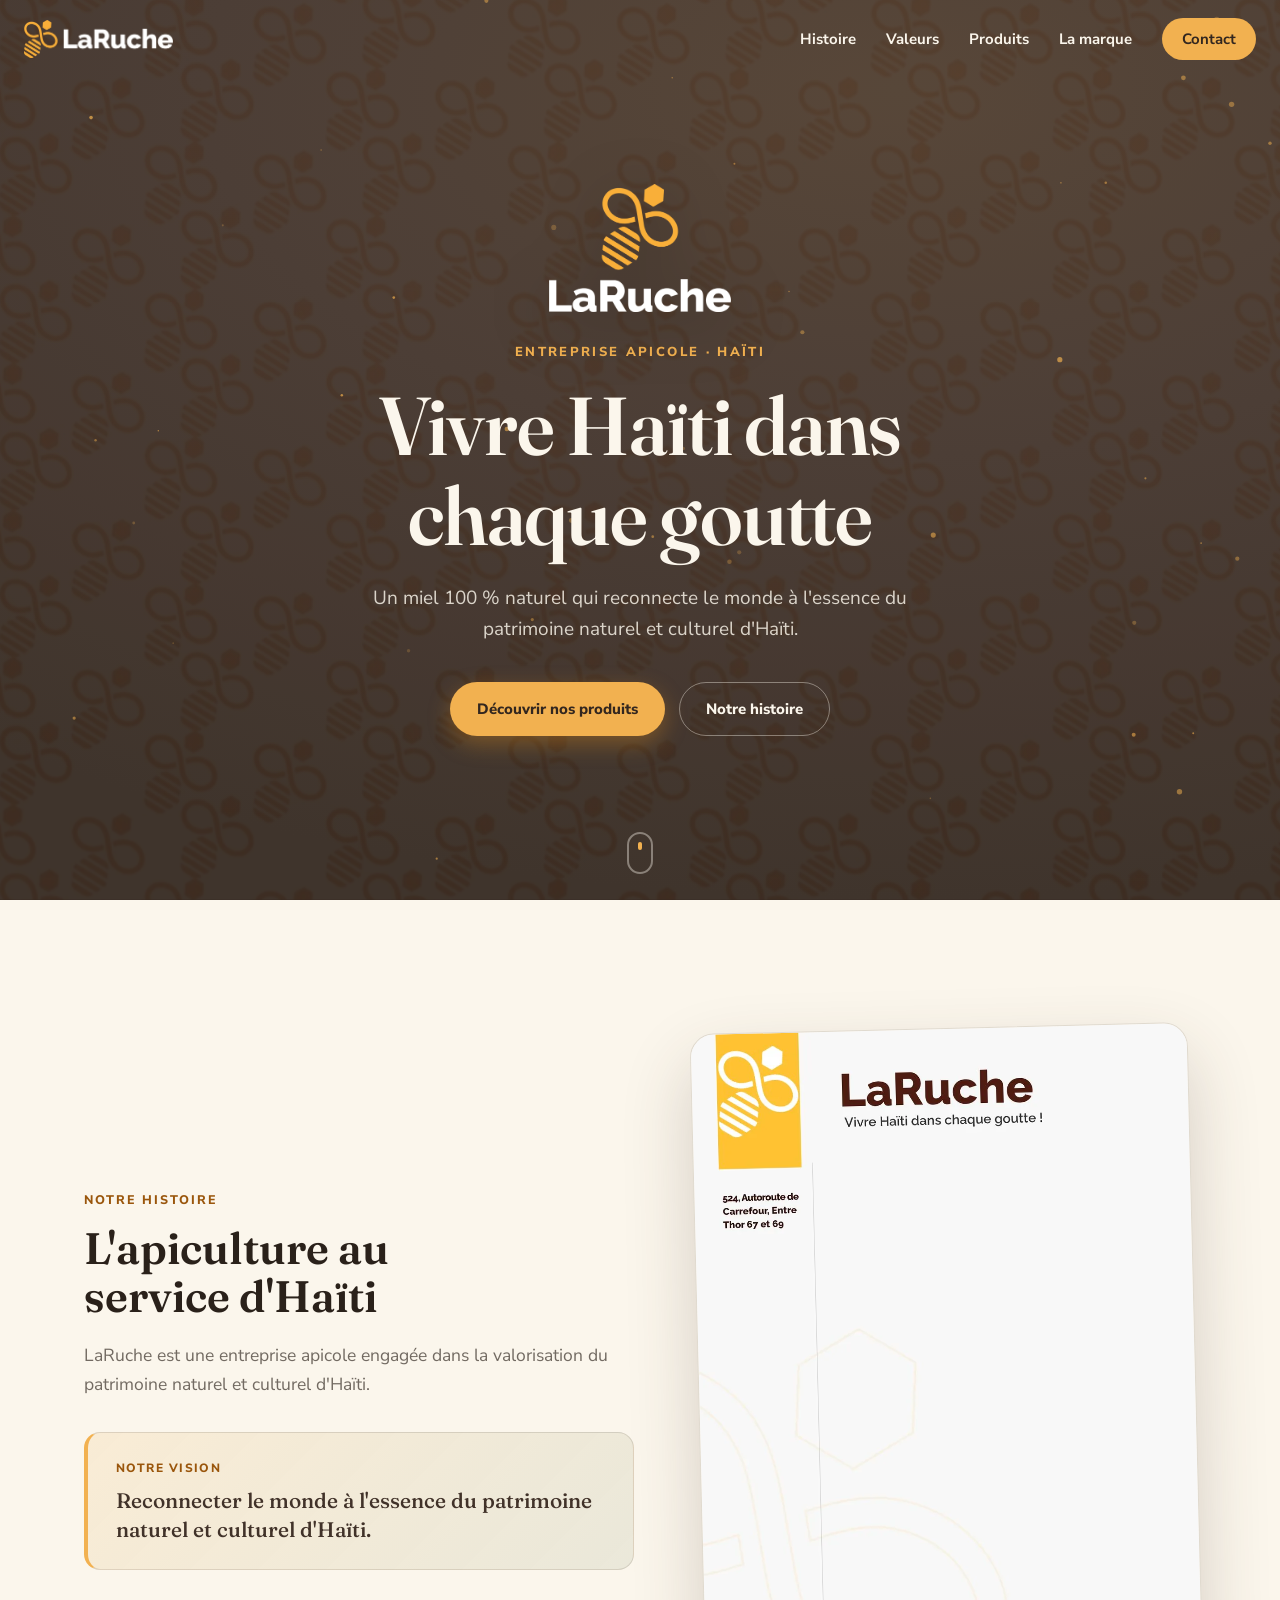
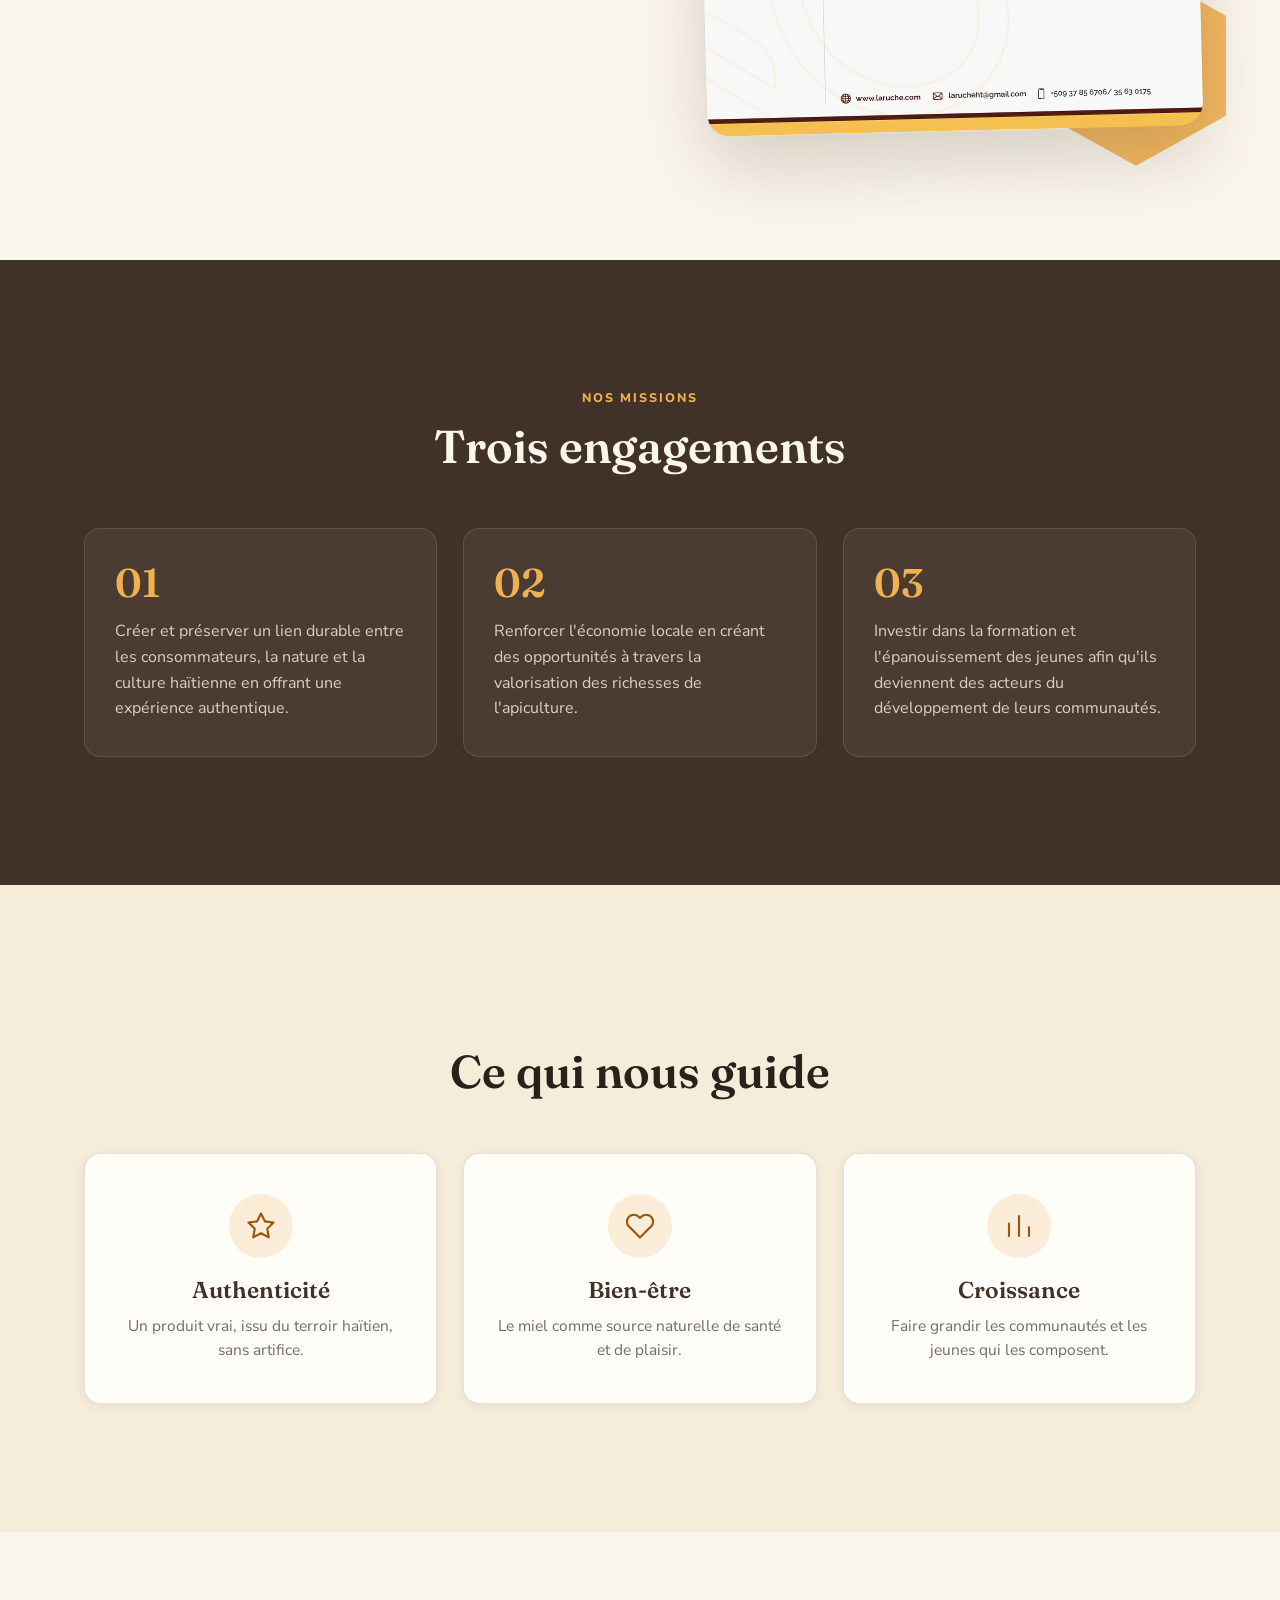
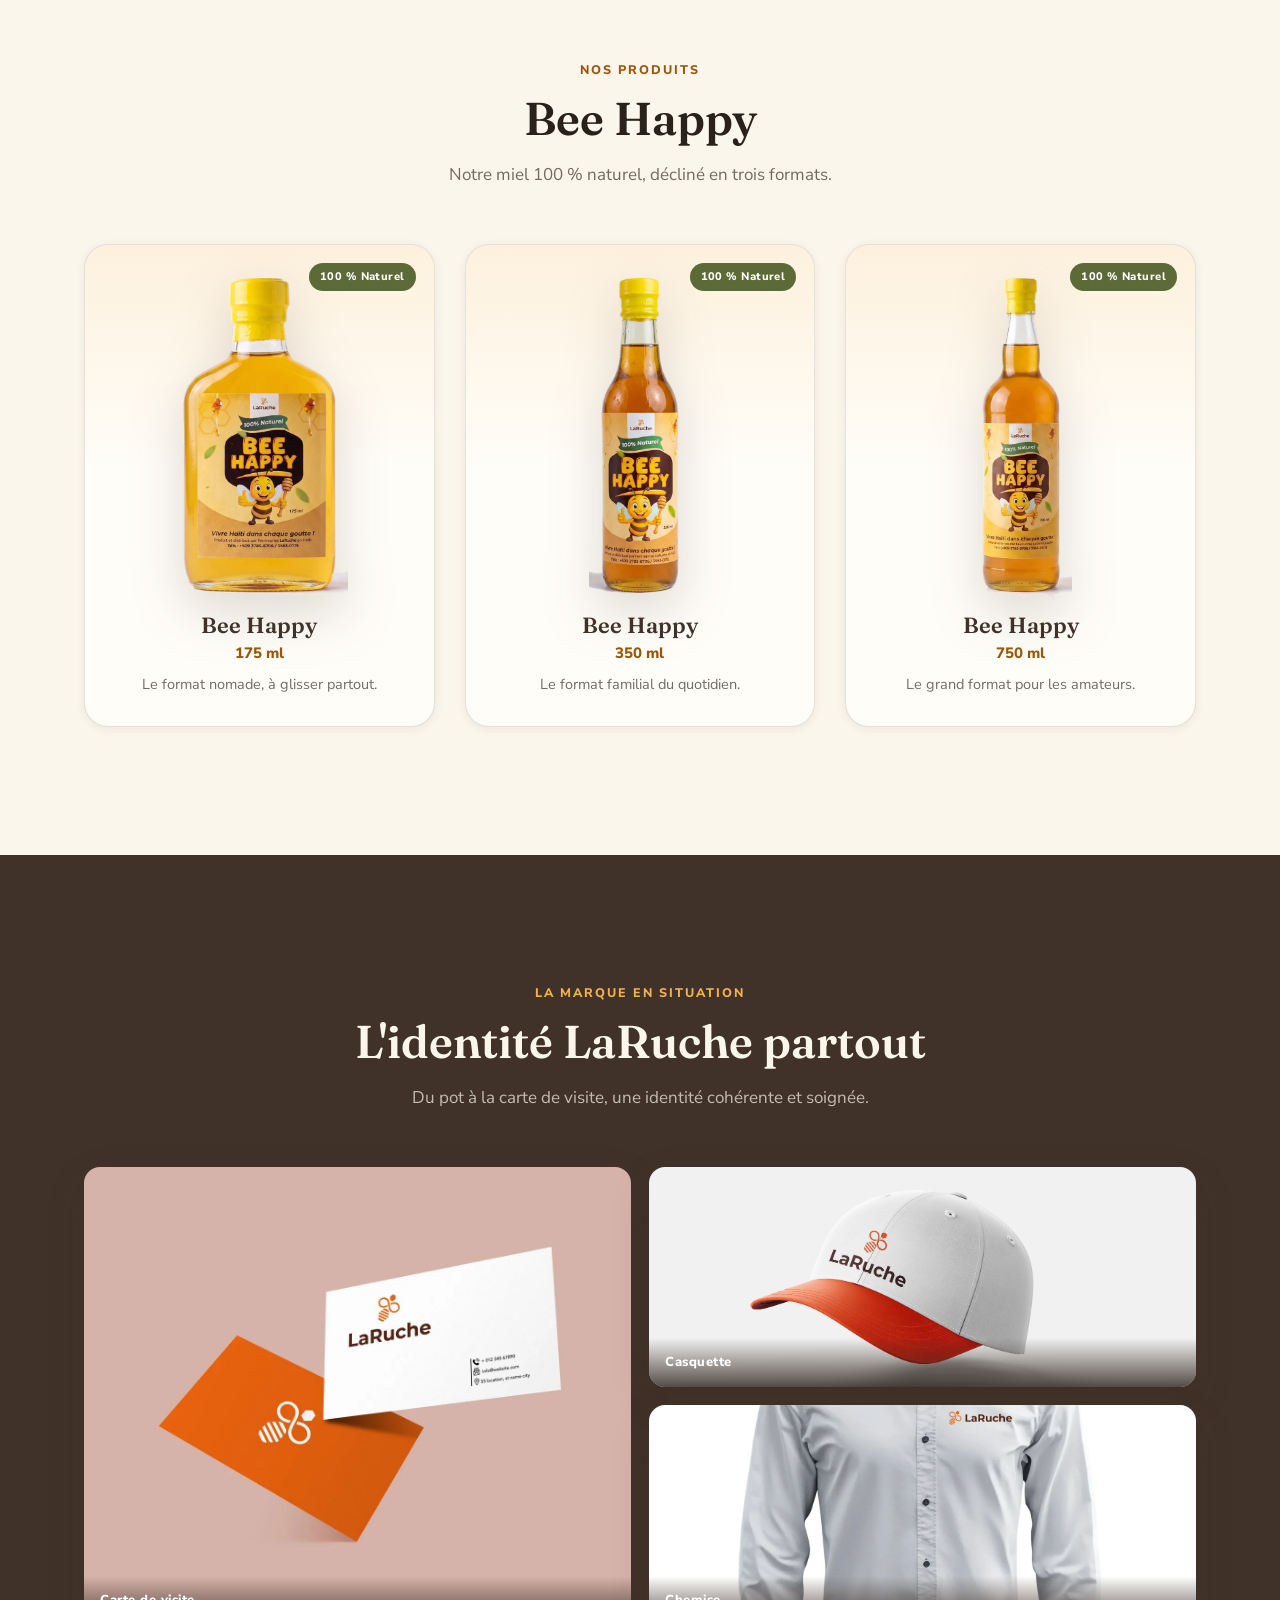
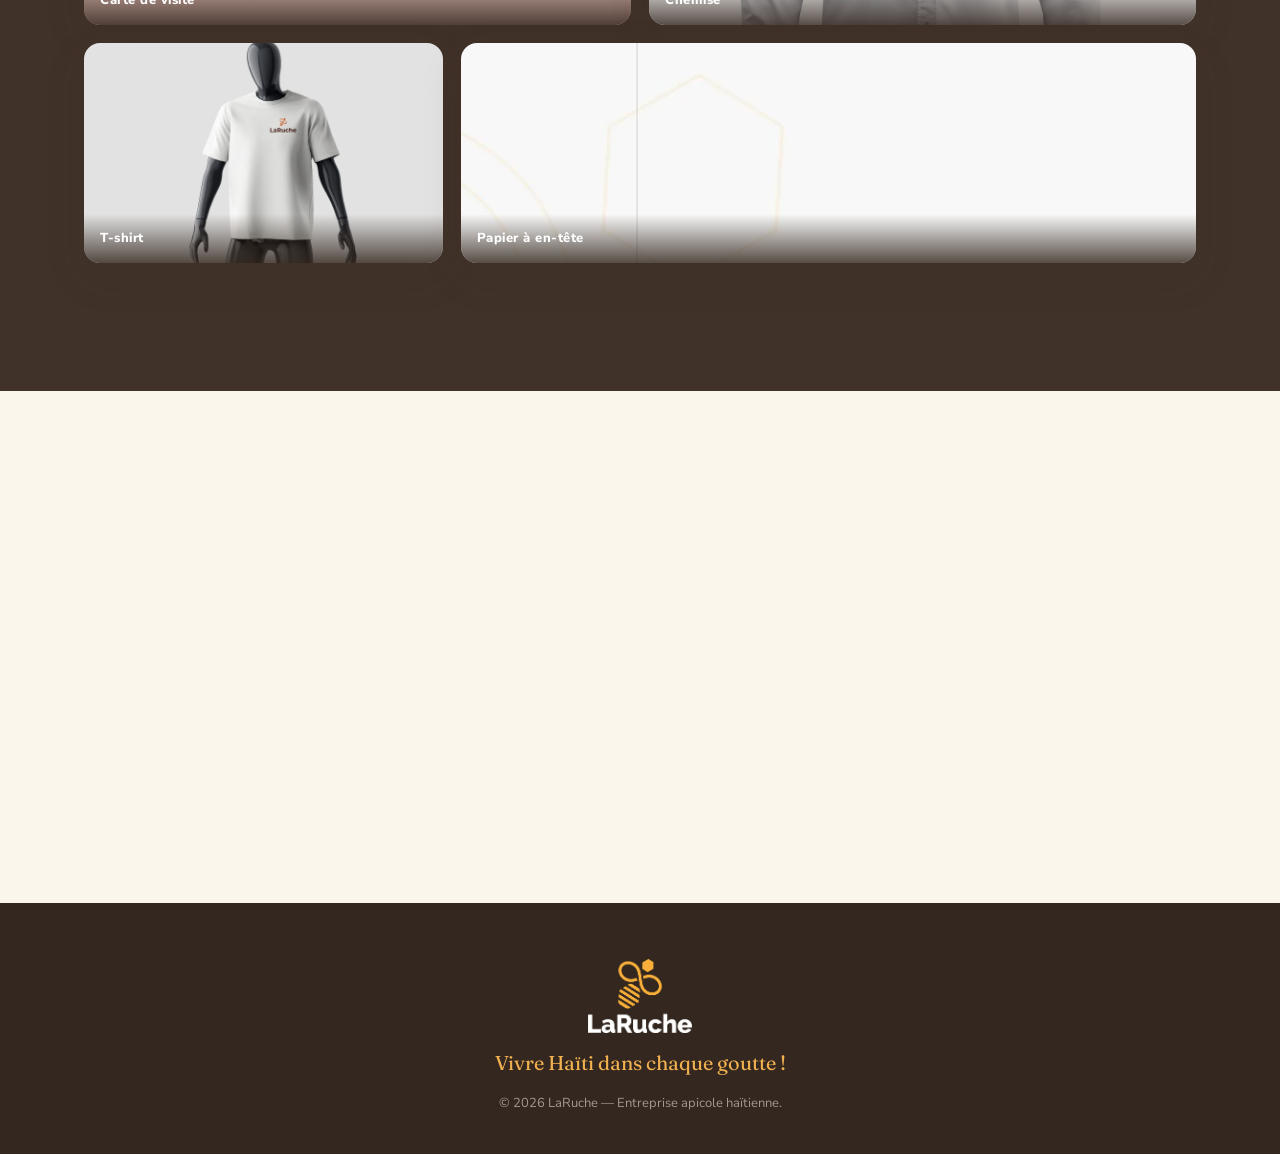
==== commit 07d9ed4b: "SEO (meta OG/Twitter, JSON-LD, canonical) + sitemap/robots + fix logos admin en WebP Co-Authored-By:" ====
--- a/public/index.html
+++ b/public/index.html
@@ -5,7 +5,50 @@
   <meta name="viewport" content="width=device-width, initial-scale=1" />
   <title>LaRuche — Vivre Haïti dans chaque goutte</title>
   <meta name="description" content="LaRuche, entreprise apicole haïtienne. Miel 100 % naturel Bee Happy. Vivre Haïti dans chaque goutte." />
+  <link rel="canonical" href="https://willarshann.github.io/laruche-site/" />
   <link rel="icon" type="image/png" href="images/favicon.png" />
+
+  <!-- Open Graph / réseaux sociaux -->
+  <meta property="og:type" content="website" />
+  <meta property="og:site_name" content="LaRuche" />
+  <meta property="og:title" content="LaRuche — Vivre Haïti dans chaque goutte" />
+  <meta property="og:description" content="Entreprise apicole haïtienne. Miel 100 % naturel Bee Happy, en 175, 350 et 750 ml." />
+  <meta property="og:image" content="https://willarshann.github.io/laruche-site/images/product-175.webp" />
+  <meta property="og:url" content="https://willarshann.github.io/laruche-site/" />
+  <meta property="og:locale" content="fr_HT" />
+  <meta name="twitter:card" content="summary_large_image" />
+  <meta name="twitter:title" content="LaRuche — Vivre Haïti dans chaque goutte" />
+  <meta name="twitter:description" content="Entreprise apicole haïtienne. Miel 100 % naturel Bee Happy." />
+  <meta name="twitter:image" content="https://willarshann.github.io/laruche-site/images/product-175.webp" />
+
+  <!-- Données structurées : aide les moteurs à comprendre qu'il s'agit d'une entreprise locale -->
+  <script type="application/ld+json">
+  {
+    "@context": "https://schema.org",
+    "@type": "LocalBusiness",
+    "name": "LaRuche",
+    "slogan": "Vivre Haïti dans chaque goutte !",
+    "description": "Entreprise apicole haïtienne engagée dans la valorisation du patrimoine naturel et culturel d'Haïti. Miel 100 % naturel Bee Happy.",
+    "image": "https://willarshann.github.io/laruche-site/images/product-175.webp",
+    "telephone": "+509 3785-6706",
+    "email": "larucheht@gmail.com",
+    "url": "https://willarshann.github.io/laruche-site/",
+    "address": {
+      "@type": "PostalAddress",
+      "streetAddress": "524, Autoroute de Carrefour, Entre Thor 67 et 69",
+      "addressLocality": "Port-au-Prince",
+      "addressCountry": "HT"
+    },
+    "makesOffer": {
+      "@type": "Offer",
+      "itemOffered": {
+        "@type": "Product",
+        "name": "Bee Happy",
+        "description": "Miel 100 % naturel, disponible en 175, 350 et 750 ml."
+      }
+    }
+  }
+  </script>
   <link rel="preconnect" href="https://fonts.googleapis.com" />
   <link rel="preconnect" href="https://fonts.gstatic.com" crossorigin />
   <link rel="stylesheet" href="https://fonts.googleapis.com/css2?family=Fraunces:opsz,wght@9..144,500;9..144,600;9..144,700&family=Nunito+Sans:wght@400;600;700;800&display=swap" />
